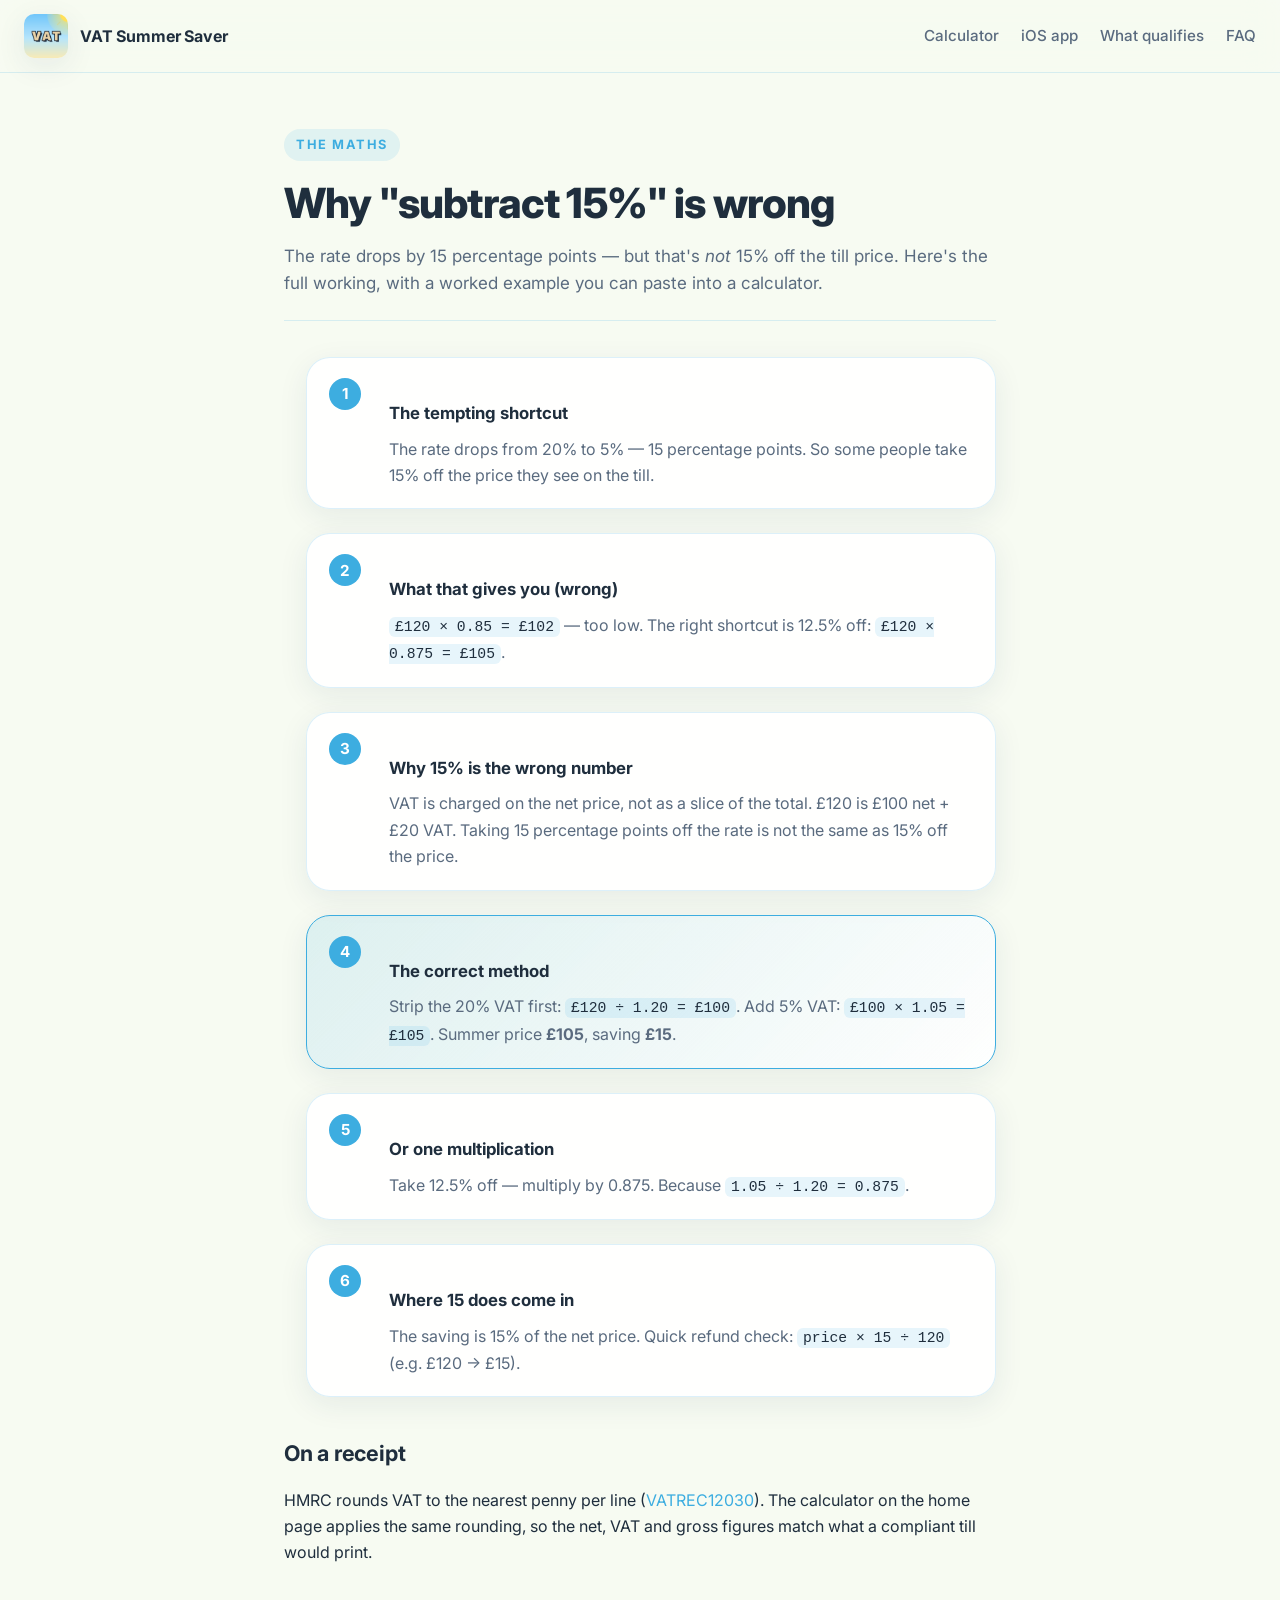
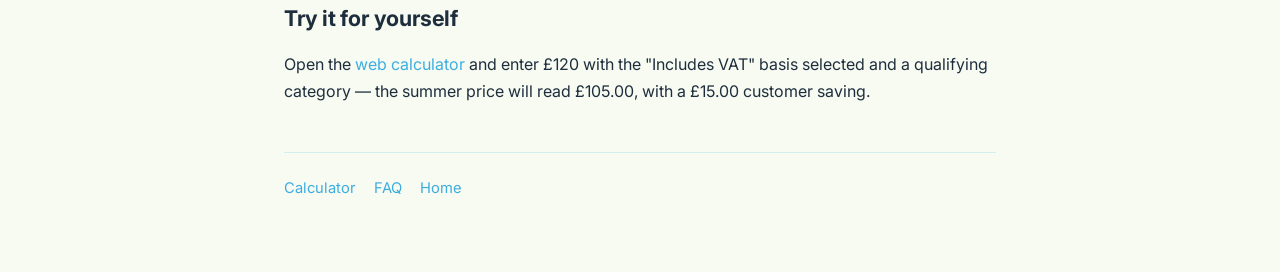
==== maths/index.html @ ed2ab0a9 "Lead with the calculator, refresh hero, give the maths its own page - Swap hero image to the beach, " ====
<!doctype html>
<html lang="en-GB">
  <head>
    <meta charset="utf-8" />
    <meta name="viewport" content="width=device-width, initial-scale=1, viewport-fit=cover" />
    <meta name="theme-color" content="#3DAEE0" media="(prefers-color-scheme: light)" />
    <meta name="theme-color" content="#13213A" media="(prefers-color-scheme: dark)" />

    <title>The maths — why "subtract 15%" is wrong | VAT Summer Saver</title>
    <meta
      name="description"
      content="The full working behind the Great British Summer Savings VAT relief. Why subtracting 15% off the till price is wrong, and why multiplying by 0.875 is right."
    />
    <link rel="canonical" href="https://jonbonnick.github.io/vat-summer-saver-site/maths/" />

    <meta property="og:type" content="article" />
    <meta property="og:site_name" content="VAT Summer Saver" />
    <meta property="og:title" content="The maths — why subtracting 15% is wrong" />
    <meta
      property="og:description"
      content="Step-by-step working for the UK Summer VAT relief: why 15%-off the till price is too much, and how to get to 5% the correct way."
    />
    <meta property="og:url" content="https://jonbonnick.github.io/vat-summer-saver-site/maths/" />
    <meta property="og:image" content="https://jonbonnick.github.io/vat-summer-saver-site/images/og-image.jpg" />
    <meta property="og:locale" content="en_GB" />

    <link rel="icon" type="image/png" sizes="32x32" href="../images/favicon-32.png" />
    <link rel="icon" type="image/png" sizes="192x192" href="../images/icon-192.png" />
    <link rel="apple-touch-icon" sizes="180x180" href="../images/apple-touch-icon.png" />

    <link rel="preconnect" href="https://fonts.googleapis.com" />
    <link rel="preconnect" href="https://fonts.gstatic.com" crossorigin />
    <link
      rel="stylesheet"
      href="https://fonts.googleapis.com/css2?family=Inter:wght@400;500;600;700;800&display=swap"
    />
    <link rel="stylesheet" href="../styles.css" />
  </head>
  <body>
    <a class="skip-link" href="#main">Skip to content</a>

    <header class="site-header">
      <a class="brand" href="../" aria-label="VAT Summer Saver home">
        <img src="../images/app-icon.png" alt="" width="44" height="44" class="brand-icon" />
        <span class="brand-name">VAT Summer Saver</span>
      </a>
      <nav aria-label="Primary">
        <a href="../#calculator">Calculator</a>
        <a href="../#download">iOS app</a>
        <a href="../#what-qualifies">What qualifies</a>
        <a href="../#faq">FAQ</a>
      </nav>
    </header>

    <main id="main" class="legal-page">
      <div class="container">
        <header class="legal-header">
          <span class="eyebrow">The maths</span>
          <h1>Why "subtract 15%" is wrong</h1>
          <p>
            The rate drops by 15 percentage points — but that's <em>not</em>
            15% off the till price. Here's the full working, with a worked
            example you can paste into a calculator.
          </p>
        </header>

        <article class="legal-content">
          <ol class="working">
            <li>
              <span class="step-num">1</span>
              <div>
                <h3>The tempting shortcut</h3>
                <p>
                  The rate drops from 20% to 5% — 15 percentage points. So
                  some people take 15% off the price they see on the till.
                </p>
              </div>
            </li>
            <li>
              <span class="step-num">2</span>
              <div>
                <h3>What that gives you (wrong)</h3>
                <p>
                  <code>£120 × 0.85 = £102</code> — too low. The right
                  shortcut is 12.5% off:
                  <code>£120 × 0.875 = £105</code>.
                </p>
              </div>
            </li>
            <li>
              <span class="step-num">3</span>
              <div>
                <h3>Why 15% is the wrong number</h3>
                <p>
                  VAT is charged on the net price, not as a slice of the
                  total. £120 is £100 net + £20 VAT. Taking 15 percentage
                  points off the rate is not the same as 15% off the price.
                </p>
              </div>
            </li>
            <li class="answer">
              <span class="step-num">4</span>
              <div>
                <h3>The correct method</h3>
                <p>
                  Strip the 20% VAT first:
                  <code>£120 ÷ 1.20 = £100</code>. Add 5% VAT:
                  <code>£100 × 1.05 = £105</code>. Summer price
                  <strong>£105</strong>, saving <strong>£15</strong>.
                </p>
              </div>
            </li>
            <li>
              <span class="step-num">5</span>
              <div>
                <h3>Or one multiplication</h3>
                <p>
                  Take 12.5% off — multiply by 0.875. Because
                  <code>1.05 ÷ 1.20 = 0.875</code>.
                </p>
              </div>
            </li>
            <li>
              <span class="step-num">6</span>
              <div>
                <h3>Where 15 does come in</h3>
                <p>
                  The saving is 15% of the net price. Quick refund check:
                  <code>price × 15 ÷ 120</code> (e.g. £120 → £15).
                </p>
              </div>
            </li>
          </ol>

          <h2 id="receipt">On a receipt</h2>
          <p>
            HMRC rounds VAT to the nearest penny per line
            (<a href="https://www.gov.uk/government/publications/vat-notice-70021-keeping-vat-records" target="_blank" rel="noopener">VATREC12030</a>).
            The calculator on the home page applies the same rounding, so the
            net, VAT and gross figures match what a compliant till would
            print.
          </p>

          <h2 id="try">Try it for yourself</h2>
          <p>
            Open the
            <a href="../#calculator">web calculator</a>
            and enter £120 with the "Includes VAT" basis selected and a
            qualifying category — the summer price will read £105.00, with a
            £15.00 customer saving.
          </p>
        </article>

        <nav class="legal-footer-links" aria-label="Related">
          <a href="../#calculator">Calculator</a>
          <a href="../#faq">FAQ</a>
          <a href="../">Home</a>
        </nav>
      </div>
    </main>
  </body>
</html>
---- styles.css ----
/* ---------- Tokens (mirror the iOS app's AppBrand palette) ---------- */
:root {
  --day-sky-top: #85d6ff;
  --day-wave-highlight: #80dbfa;
  --day-wave-base: #3dade0;
  --evening-sky-mid: #1f2452;
  --evening-wave-highlight: #2e5685;
  --evening-wave-base: #142e57;

  --page-bg: #f7fbf2;
  --card-bg: rgba(255, 255, 255, 0.92);
  --card-border: rgba(61, 173, 224, 0.18);
  --primary-text: #1f2e3d;
  --secondary-text: #5a6b7f;
  --accent: var(--day-wave-base);
  --accent-soft: rgba(61, 173, 224, 0.14);
  --accent-muted-bg: rgba(61, 173, 224, 0.12);
  --standard-tint: rgba(235, 140, 128, 0.16);
  --standard-tint-strong: #b85a4a;
  --reduced-tint: rgba(61, 173, 224, 0.16);
  --saving-tint: rgba(80, 180, 120, 0.18);
  --saving-strong: #2e7d4f;
  --highlight-cream: #f6e7c1;

  --shadow-card: 0 8px 30px rgba(20, 46, 87, 0.08);
  --shadow-card-strong: 0 14px 40px rgba(20, 46, 87, 0.12);
  --radius-lg: 24px;
  --radius-md: 16px;
  --radius-sm: 10px;
  --max-w: 1120px;

  --font-sans: "Inter", -apple-system, BlinkMacSystemFont, "SF Pro Text", "Segoe UI",
    Roboto, Helvetica, Arial, sans-serif;
}

@media (prefers-color-scheme: dark) {
  :root {
    --page-bg: #11192e;
    --card-bg: rgba(28, 38, 60, 0.92);
    --card-border: rgba(46, 86, 133, 0.35);
    --primary-text: #f4efe5;
    --secondary-text: #c6cedb;
    --accent: var(--evening-wave-highlight);
    --accent-soft: rgba(46, 86, 133, 0.28);
    --accent-muted-bg: rgba(46, 86, 133, 0.22);
    --standard-tint: rgba(220, 120, 110, 0.22);
    --standard-tint-strong: #f0a59a;
    --reduced-tint: rgba(46, 86, 133, 0.32);
    --saving-tint: rgba(110, 200, 150, 0.2);
    --saving-strong: #8ad9a8;
    --shadow-card: 0 8px 30px rgba(0, 0, 0, 0.35);
    --shadow-card-strong: 0 14px 40px rgba(0, 0, 0, 0.45);
  }
}

/* ---------- Reset / base ---------- */
*,
*::before,
*::after {
  box-sizing: border-box;
}

html {
  -webkit-text-size-adjust: 100%;
  scroll-behavior: smooth;
  scroll-padding-top: 76px;
}

body {
  margin: 0;
  font-family: var(--font-sans);
  font-size: 17px;
  line-height: 1.55;
  color: var(--primary-text);
  background: var(--page-bg);
  -webkit-font-smoothing: antialiased;
  text-rendering: optimizeLegibility;
}

img {
  max-width: 100%;
  height: auto;
  display: block;
}

a {
  color: var(--accent);
  text-decoration: none;
}

a:hover,
a:focus-visible {
  text-decoration: underline;
}

:focus-visible {
  outline: 3px solid var(--accent);
  outline-offset: 2px;
  border-radius: 6px;
}

.skip-link {
  position: absolute;
  left: -9999px;
  top: 0;
  background: var(--accent);
  color: #fff;
  padding: 10px 16px;
  border-radius: 0 0 8px 0;
  z-index: 100;
}

.skip-link:focus {
  left: 0;
}

.container {
  width: 100%;
  max-width: var(--max-w);
  margin: 0 auto;
  padding: 0 24px;
}

/* ---------- Header ---------- */
.site-header {
  position: sticky;
  top: 0;
  z-index: 50;
  display: flex;
  align-items: center;
  justify-content: space-between;
  gap: 24px;
  padding: 14px 24px;
  background: rgba(247, 251, 242, 0.82);
  backdrop-filter: saturate(180%) blur(16px);
  -webkit-backdrop-filter: saturate(180%) blur(16px);
  border-bottom: 1px solid var(--card-border);
}

@media (prefers-color-scheme: dark) {
  .site-header {
    background: rgba(17, 25, 46, 0.78);
  }
}

.brand {
  display: inline-flex;
  align-items: center;
  gap: 12px;
  text-decoration: none;
  color: var(--primary-text);
  font-weight: 700;
}

.brand-icon {
  border-radius: 10px;
  box-shadow: var(--shadow-card);
}

.brand-name {
  font-size: 1rem;
  letter-spacing: -0.01em;
}

.site-header nav {
  display: flex;
  gap: 22px;
}

.site-header nav a {
  color: var(--secondary-text);
  font-size: 0.95rem;
  font-weight: 500;
}

.site-header nav a:hover,
.site-header nav a:focus-visible {
  color: var(--primary-text);
  text-decoration: none;
}

@media (max-width: 640px) {
  .site-header nav {
    display: none;
  }
}

/* ---------- Hero ---------- */
.hero {
  position: relative;
  min-height: min(86vh, 760px);
  display: flex;
  align-items: flex-end;
  padding: 80px 0 56px;
  overflow: hidden;
  isolation: isolate;
}

/* Compact hero keeps the impactful image but trims height so the calculator
   sits higher up the page and is closer to the fold. */
.hero-compact {
  min-height: min(60vh, 540px);
  padding: 56px 0 36px;
}

.hero-media,
.hero-media img {
  position: absolute;
  inset: 0;
  z-index: -2;
}

.hero-media img {
  width: 100%;
  height: 100%;
  object-fit: cover;
  object-position: center 40%;
}

.hero-overlay {
  position: absolute;
  inset: 0;
  z-index: -1;
  background:
    linear-gradient(
      to bottom,
      rgba(247, 251, 242, 0) 0%,
      rgba(247, 251, 242, 0.35) 55%,
      var(--page-bg) 100%
    ),
    linear-gradient(
      to right,
      rgba(20, 46, 87, 0.25) 0%,
      rgba(20, 46, 87, 0) 55%
    );
}

@media (prefers-color-scheme: dark) {
  .hero-overlay {
    background:
      linear-gradient(
        to bottom,
        rgba(17, 25, 46, 0) 0%,
        rgba(17, 25, 46, 0.5) 55%,
        var(--page-bg) 100%
      ),
      linear-gradient(
        to right,
        rgba(0, 0, 0, 0.45) 0%,
        rgba(0, 0, 0, 0) 55%
      );
  }
}

.hero-content {
  max-width: var(--max-w);
  margin: 0 auto;
  padding: 0 24px;
  width: 100%;
}

.eyebrow {
  display: inline-block;
  font-size: 0.8rem;
  font-weight: 700;
  letter-spacing: 0.12em;
  text-transform: uppercase;
  color: var(--accent);
  background: var(--accent-muted-bg);
  padding: 6px 12px;
  border-radius: 999px;
}

.hero h1 {
  margin: 18px 0 18px;
  font-size: clamp(2.25rem, 5.6vw, 4rem);
  line-height: 1.05;
  letter-spacing: -0.025em;
  font-weight: 800;
  color: #0e1a2a;
  text-shadow: 0 1px 0 rgba(255, 255, 255, 0.5);
}

@media (prefers-color-scheme: dark) {
  .hero h1 {
    color: #f7eed8;
    text-shadow: 0 2px 14px rgba(0, 0, 0, 0.55);
  }
}

.lede {
  max-width: 620px;
  font-size: clamp(1.05rem, 1.6vw, 1.2rem);
  color: #1a2a3d;
  background: rgba(255, 255, 255, 0.55);
  padding: 14px 18px;
  border-radius: var(--radius-md);
  backdrop-filter: blur(6px);
}

@media (prefers-color-scheme: dark) {
  .lede {
    color: #e9eef7;
    background: rgba(17, 25, 46, 0.55);
  }
}

.cta-row {
  display: flex;
  flex-wrap: wrap;
  gap: 12px;
  margin: 24px 0 32px;
}

.btn {
  display: inline-flex;
  align-items: center;
  justify-content: center;
  padding: 14px 22px;
  font-weight: 600;
  font-size: 1rem;
  border-radius: 999px;
  transition: transform 120ms ease, box-shadow 160ms ease, background-color 160ms ease;
  border: 1px solid transparent;
  cursor: pointer;
}

.btn:hover {
  transform: translateY(-1px);
  text-decoration: none;
}

.btn-primary {
  background: linear-gradient(135deg, var(--day-sky-top), var(--day-wave-base));
  color: #ffffff;
  box-shadow: var(--shadow-card);
}

@media (prefers-color-scheme: dark) {
  .btn-primary {
    background: linear-gradient(135deg, var(--evening-wave-highlight), var(--evening-wave-base));
  }
}

.btn-primary:hover {
  box-shadow: var(--shadow-card-strong);
}

.btn-ghost {
  background: rgba(255, 255, 255, 0.72);
  color: var(--primary-text);
  border-color: var(--card-border);
  backdrop-filter: blur(6px);
}

@media (prefers-color-scheme: dark) {
  .btn-ghost {
    background: rgba(28, 38, 60, 0.72);
  }
}

.btn[aria-disabled="true"] {
  opacity: 0.7;
  cursor: not-allowed;
  pointer-events: none;
}

/* Apple "Download on the App Store" badge.
   Per Apple's Marketing Identity Guidelines: do not modify the artwork,
   maintain clear space around the badge (≥ 1/10 the badge height), and
   keep it at least 40pt (~53px) wide. */
.app-store-badge {
  display: inline-flex;
  align-items: center;
  justify-content: center;
  padding: 6px;
  border-radius: 10px;
  transition: opacity 160ms ease, transform 120ms ease;
  text-decoration: none;
  line-height: 0;
}

.app-store-badge img {
  display: block;
  height: 56px;
  width: auto;
}

.app-store-badge-lg img {
  height: 64px;
}

.app-store-badge:hover,
.app-store-badge:focus-visible {
  transform: translateY(-1px);
  opacity: 0.92;
  text-decoration: none;
}

.app-store-badge:focus-visible {
  outline: 3px solid var(--accent);
  outline-offset: 3px;
}

.app-store-badge-with-icon {
  display: inline-flex;
  align-items: center;
  gap: 10px;
}

.app-store-badge-icon {
  display: block;
  width: 56px;
  height: 56px;
  border-radius: 12px;
  box-shadow: 0 6px 18px rgba(0, 0, 0, 0.22);
  background: #fff;
}

.app-store-badge-with-icon picture,
.app-store-badge-with-icon picture img {
  display: block;
}

.hero-stats {
  list-style: none;
  margin: 0;
  padding: 0;
  display: grid;
  grid-template-columns: repeat(auto-fit, minmax(180px, 1fr));
  gap: 14px;
  max-width: 760px;
}

.hero-stats li {
  background: var(--card-bg);
  border: 1px solid var(--card-border);
  padding: 14px 16px;
  border-radius: var(--radius-md);
  box-shadow: var(--shadow-card);
}

.hero-stats strong {
  display: block;
  font-size: 1.4rem;
  font-weight: 800;
  letter-spacing: -0.01em;
  color: var(--primary-text);
}

.hero-stats span {
  display: block;
  font-size: 0.85rem;
  color: var(--secondary-text);
  margin-top: 2px;
}

/* ---------- Generic sections ---------- */
.section {
  padding: 88px 0;
}

.section-tinted {
  background: var(--accent-soft);
}

.section-header {
  text-align: center;
  margin-bottom: 40px;
}

.section-header h2 {
  margin: 14px 0 10px;
  font-size: clamp(1.7rem, 3.4vw, 2.4rem);
  letter-spacing: -0.02em;
  font-weight: 800;
}

.muted {
  color: var(--secondary-text);
}

.small {
  font-size: 0.85rem;
}

/* ---------- Calculator ---------- */
.calc-section {
  padding-top: 56px;
}

.calc-card {
  background: var(--card-bg);
  border: 1px solid var(--card-border);
  border-radius: var(--radius-lg);
  padding: 28px;
  display: grid;
  grid-template-columns: repeat(2, 1fr);
  gap: 22px;
  box-shadow: var(--shadow-card-strong);
  backdrop-filter: blur(6px);
}

@media (max-width: 700px) {
  .calc-card {
    grid-template-columns: 1fr;
    padding: 22px;
  }
}

.field {
  display: flex;
  flex-direction: column;
  gap: 8px;
  border: 0;
  padding: 0;
  margin: 0;
  min-width: 0;
}

.field label,
.field legend {
  font-weight: 600;
  font-size: 0.95rem;
  color: var(--primary-text);
}

.hint {
  margin: 0;
  font-size: 0.85rem;
  color: var(--secondary-text);
}

.amount-input {
  position: relative;
  display: flex;
  align-items: center;
  background: #fff;
  border: 1px solid var(--card-border);
  border-radius: var(--radius-md);
  padding: 10px 14px;
  transition: border-color 160ms ease, box-shadow 160ms ease;
}

@media (prefers-color-scheme: dark) {
  .amount-input {
    background: rgba(255, 255, 255, 0.06);
  }
}

.amount-input:focus-within {
  border-color: var(--accent);
  box-shadow: 0 0 0 3px var(--accent-soft);
}

.amount-input .currency {
  font-size: 1.3rem;
  font-weight: 700;
  color: var(--secondary-text);
  margin-right: 10px;
}

.amount-input input {
  flex: 1;
  border: 0;
  outline: 0;
  background: transparent;
  font-size: 1.5rem;
  font-weight: 700;
  color: var(--primary-text);
  font-family: var(--font-sans);
  min-width: 0;
}

select,
input[type="date"] {
  appearance: none;
  -webkit-appearance: none;
  background: #fff;
  border: 1px solid var(--card-border);
  border-radius: var(--radius-md);
  padding: 12px 14px;
  font-family: var(--font-sans);
  font-size: 1rem;
  color: var(--primary-text);
  transition: border-color 160ms ease, box-shadow 160ms ease;
}

@media (prefers-color-scheme: dark) {
  select,
  input[type="date"] {
    background: rgba(255, 255, 255, 0.06);
    color-scheme: dark;
  }
}

select:focus,
input[type="date"]:focus {
  outline: none;
  border-color: var(--accent);
  box-shadow: 0 0 0 3px var(--accent-soft);
}

.segmented {
  display: inline-flex;
  background: var(--accent-muted-bg);
  border-radius: 999px;
  padding: 4px;
  width: fit-content;
}

.segmented input {
  position: absolute;
  opacity: 0;
  pointer-events: none;
}

.segmented label {
  padding: 8px 16px;
  border-radius: 999px;
  font-weight: 600;
  font-size: 0.95rem;
  color: var(--secondary-text);
  cursor: pointer;
  transition: background 160ms ease, color 160ms ease;
}

.segmented input:checked + label {
  background: var(--card-bg);
  color: var(--primary-text);
  box-shadow: var(--shadow-card);
}

/* ---------- Result cards ---------- */
.results {
  display: grid;
  grid-template-columns: repeat(3, 1fr);
  gap: 16px;
  margin-top: 24px;
}

@media (max-width: 820px) {
  .results {
    grid-template-columns: 1fr;
  }
}

.result-card {
  background: var(--card-bg);
  border: 1px solid var(--card-border);
  border-radius: var(--radius-lg);
  padding: 22px;
  box-shadow: var(--shadow-card);
  display: flex;
  flex-direction: column;
  gap: 10px;
}

.result-standard {
  background: linear-gradient(180deg, var(--standard-tint), var(--card-bg) 70%);
}

.result-reduced {
  background: linear-gradient(180deg, var(--reduced-tint), var(--card-bg) 70%);
}

.result-saving {
  background: linear-gradient(180deg, var(--saving-tint), var(--card-bg) 70%);
}

.result-card header {
  display: flex;
  flex-direction: column;
  gap: 6px;
}

.result-card h3 {
  margin: 0;
  font-size: 1.05rem;
  color: var(--primary-text);
}

.tag {
  align-self: flex-start;
  font-size: 0.72rem;
  letter-spacing: 0.12em;
  font-weight: 700;
  text-transform: uppercase;
  background: rgba(255, 255, 255, 0.6);
  color: var(--standard-tint-strong);
  padding: 4px 10px;
  border-radius: 999px;
}

@media (prefers-color-scheme: dark) {
  .tag {
    background: rgba(0, 0, 0, 0.3);
  }
}

.tag-reduced {
  color: var(--accent);
}

.tag-saving {
  color: var(--saving-strong);
}

.big {
  margin: 4px 0 4px;
  font-size: 2.2rem;
  font-weight: 800;
  letter-spacing: -0.02em;
  color: var(--primary-text);
}

.result-saving .big {
  color: var(--saving-strong);
}

/* When the 5% rate doesn't apply because the date is outside the relief
   window, we still show the hypothetical price — struck through — so users
   can see what the summer price would have been. */
.result-reduced.is-not-applied .big {
  text-decoration: line-through;
  text-decoration-thickness: 2px;
  text-decoration-color: rgba(20, 46, 87, 0.45);
  opacity: 0.72;
}

@media (prefers-color-scheme: dark) {
  .result-reduced.is-not-applied .big {
    text-decoration-color: rgba(255, 255, 255, 0.45);
  }
}

.result-reduced.is-not-applied .breakdown,
.result-reduced.is-ineligible .breakdown {
  opacity: 0.65;
}

.result-note {
  margin: 6px 0 0;
  font-size: 0.85rem;
  line-height: 1.4;
  color: var(--secondary-text);
  background: rgba(255, 255, 255, 0.55);
  border: 1px solid var(--card-border);
  border-radius: var(--radius-md);
  padding: 10px 12px;
}

@media (prefers-color-scheme: dark) {
  .result-note {
    background: rgba(0, 0, 0, 0.25);
  }
}

.breakdown {
  display: grid;
  grid-template-columns: 1fr 1fr;
  gap: 4px 18px;
  margin: 0;
}

.breakdown div {
  display: flex;
  justify-content: space-between;
  font-size: 0.92rem;
}

.breakdown dt {
  color: var(--secondary-text);
}

.breakdown dd {
  margin: 0;
  font-variant-numeric: tabular-nums;
  font-weight: 600;
  color: var(--primary-text);
}

.disclaimer {
  margin-top: 18px;
  font-size: 0.85rem;
  color: var(--secondary-text);
  text-align: center;
}

/* ---------- What qualifies grid ---------- */
.grid {
  display: grid;
  gap: 20px;
}

.two-col {
  grid-template-columns: repeat(auto-fit, minmax(280px, 1fr));
}

.card {
  background: var(--card-bg);
  border: 1px solid var(--card-border);
  border-radius: var(--radius-lg);
  padding: 26px;
  box-shadow: var(--shadow-card);
}

.card h3 {
  margin: 0 0 10px;
  font-size: 1.15rem;
  letter-spacing: -0.01em;
}

.card p {
  margin: 0 0 10px;
  color: var(--secondary-text);
}

.card strong {
  color: var(--primary-text);
}

/* ---------- Working (the maths) ---------- */
.working {
  list-style: none;
  margin: 0;
  padding: 0;
  display: grid;
  gap: 16px;
  counter-reset: step;
}

.working li {
  display: grid;
  grid-template-columns: 44px 1fr;
  gap: 16px;
  align-items: start;
  background: var(--card-bg);
  border: 1px solid var(--card-border);
  border-radius: var(--radius-lg);
  padding: 20px 22px;
  box-shadow: var(--shadow-card);
}

.working li.answer {
  background: linear-gradient(135deg, var(--accent-soft), var(--card-bg));
  border-color: var(--accent);
}

.step-num {
  display: inline-flex;
  align-items: center;
  justify-content: center;
  width: 32px;
  height: 32px;
  border-radius: 50%;
  background: var(--accent);
  color: #fff;
  font-weight: 700;
  font-size: 0.95rem;
}

.working h3 {
  margin: 0 0 6px;
  font-size: 1.05rem;
}

.working p {
  margin: 0;
  color: var(--secondary-text);
}

code {
  font-family: ui-monospace, "SF Mono", Menlo, Consolas, "Liberation Mono", monospace;
  background: var(--accent-muted-bg);
  padding: 2px 6px;
  border-radius: 6px;
  font-size: 0.92em;
  color: var(--primary-text);
}

/* ---------- Download section ---------- */
.section-download {
  background:
    radial-gradient(
      circle at 20% 0%,
      var(--accent-soft),
      transparent 55%
    ),
    var(--page-bg);
}

.download-grid {
  display: grid;
  grid-template-columns: 1.1fr 1fr;
  gap: 40px;
  align-items: center;
}

@media (max-width: 820px) {
  .download-grid {
    grid-template-columns: 1fr;
  }
}

.download-grid h2 {
  font-size: clamp(1.7rem, 3.4vw, 2.4rem);
  margin: 12px 0 14px;
  letter-spacing: -0.02em;
}

.download-art img {
  border-radius: var(--radius-lg);
  box-shadow: var(--shadow-card-strong);
}

.qr-card {
  margin: 0;
  background: #ffffff;
  border: 1px solid var(--card-border);
  border-radius: var(--radius-lg);
  padding: 22px;
  display: flex;
  flex-direction: column;
  align-items: center;
  gap: 14px;
  box-shadow: var(--shadow-card-strong);
  justify-self: center;
  max-width: 320px;
  width: 100%;
}

@media (prefers-color-scheme: dark) {
  .qr-card {
    background: #f4efe5;
  }
}

.qr-card img {
  width: 220px;
  height: 220px;
  display: block;
}

.qr-card figcaption {
  text-align: center;
  display: flex;
  flex-direction: column;
  gap: 2px;
}

.qr-card .qr-title {
  font-weight: 600;
  color: #1f2e3d;
  font-size: 0.95rem;
}

.qr-card .qr-sub {
  font-family: ui-monospace, "SF Mono", Menlo, Consolas, "Liberation Mono", monospace;
  font-size: 0.78rem;
  color: #5a6b7f;
}

/* ---------- FAQ ---------- */
.faq {
  display: grid;
  gap: 12px;
  max-width: 820px;
  margin: 0 auto;
}

.faq details {
  background: var(--card-bg);
  border: 1px solid var(--card-border);
  border-radius: var(--radius-md);
  padding: 14px 20px;
  box-shadow: var(--shadow-card);
}

.faq summary {
  cursor: pointer;
  font-weight: 600;
  list-style: none;
  position: relative;
  padding-right: 28px;
}

.faq summary::-webkit-details-marker {
  display: none;
}

.faq summary::after {
  content: "+";
  position: absolute;
  right: 4px;
  top: -2px;
  font-size: 1.5rem;
  font-weight: 400;
  color: var(--accent);
  transition: transform 200ms ease;
}

.faq details[open] summary::after {
  content: "−";
}

.faq p {
  margin: 12px 0 4px;
  color: var(--secondary-text);
}

/* ---------- Footer ---------- */
.site-footer {
  margin-top: 40px;
  padding: 40px 0 30px;
  border-top: 1px solid var(--card-border);
  background: var(--card-bg);
}

.footer-grid {
  display: grid;
  grid-template-columns: 2fr 1fr;
  gap: 24px;
  align-items: start;
}

.footer-grid nav {
  display: flex;
  flex-wrap: wrap;
  gap: 18px;
  justify-content: flex-end;
}

.footer-grid nav a {
  color: var(--secondary-text);
  font-size: 0.95rem;
}

.copy {
  grid-column: 1 / -1;
  text-align: center;
  margin: 14px 0 0;
}

@media (max-width: 640px) {
  .footer-grid {
    grid-template-columns: 1fr;
  }
  .footer-grid nav {
    justify-content: flex-start;
  }
}

/* ---------- Legal / support pages ---------- */
.legal-page {
  padding: 56px 0 72px;
}

.legal-page .container {
  max-width: 760px;
}

.legal-header {
  margin-bottom: 32px;
  padding-bottom: 24px;
  border-bottom: 1px solid var(--card-border);
}

.legal-header h1 {
  margin: 10px 0 8px;
  font-size: clamp(1.9rem, 4vw, 2.6rem);
  letter-spacing: -0.02em;
  font-weight: 800;
}

.legal-header p {
  margin: 0;
  color: var(--secondary-text);
}

.legal-content h2 {
  margin: 36px 0 12px;
  font-size: 1.35rem;
  letter-spacing: -0.01em;
  scroll-margin-top: 80px;
}

.legal-content h3 {
  margin: 22px 0 8px;
  font-size: 1.05rem;
}

.legal-content p,
.legal-content li {
  font-size: 1rem;
  line-height: 1.65;
}

.legal-content ul,
.legal-content ol {
  padding-left: 22px;
  margin: 10px 0 16px;
}

.legal-content li {
  margin: 4px 0;
}

.legal-content .callout {
  background: var(--accent-soft);
  border-left: 3px solid var(--accent);
  padding: 14px 18px;
  border-radius: 0 var(--radius-md) var(--radius-md) 0;
  margin: 20px 0;
}

.legal-content .callout p {
  margin: 0;
}

.legal-content dt {
  font-weight: 600;
  margin-top: 12px;
}

.legal-content dd {
  margin: 4px 0 0 0;
  color: var(--secondary-text);
}

.legal-toc {
  background: var(--card-bg);
  border: 1px solid var(--card-border);
  border-radius: var(--radius-md);
  padding: 14px 18px;
  margin: 24px 0 28px;
  box-shadow: var(--shadow-card);
}

.legal-toc h2 {
  margin: 0 0 8px;
  font-size: 0.85rem;
  letter-spacing: 0.12em;
  text-transform: uppercase;
  color: var(--secondary-text);
  font-weight: 700;
}

.legal-toc ol {
  margin: 0;
  padding-left: 20px;
  columns: 2;
  column-gap: 24px;
}

.legal-toc li {
  break-inside: avoid;
  margin: 3px 0;
}

@media (max-width: 540px) {
  .legal-toc ol {
    columns: 1;
  }
}

.legal-footer-links {
  margin-top: 48px;
  padding-top: 24px;
  border-top: 1px solid var(--card-border);
  display: flex;
  flex-wrap: wrap;
  gap: 18px;
  color: var(--secondary-text);
  font-size: 0.92rem;
}

@media (prefers-reduced-motion: reduce) {
  *,
  *::before,
  *::after {
    animation-duration: 0.001ms !important;
    transition-duration: 0.001ms !important;
    scroll-behavior: auto !important;
  }
}
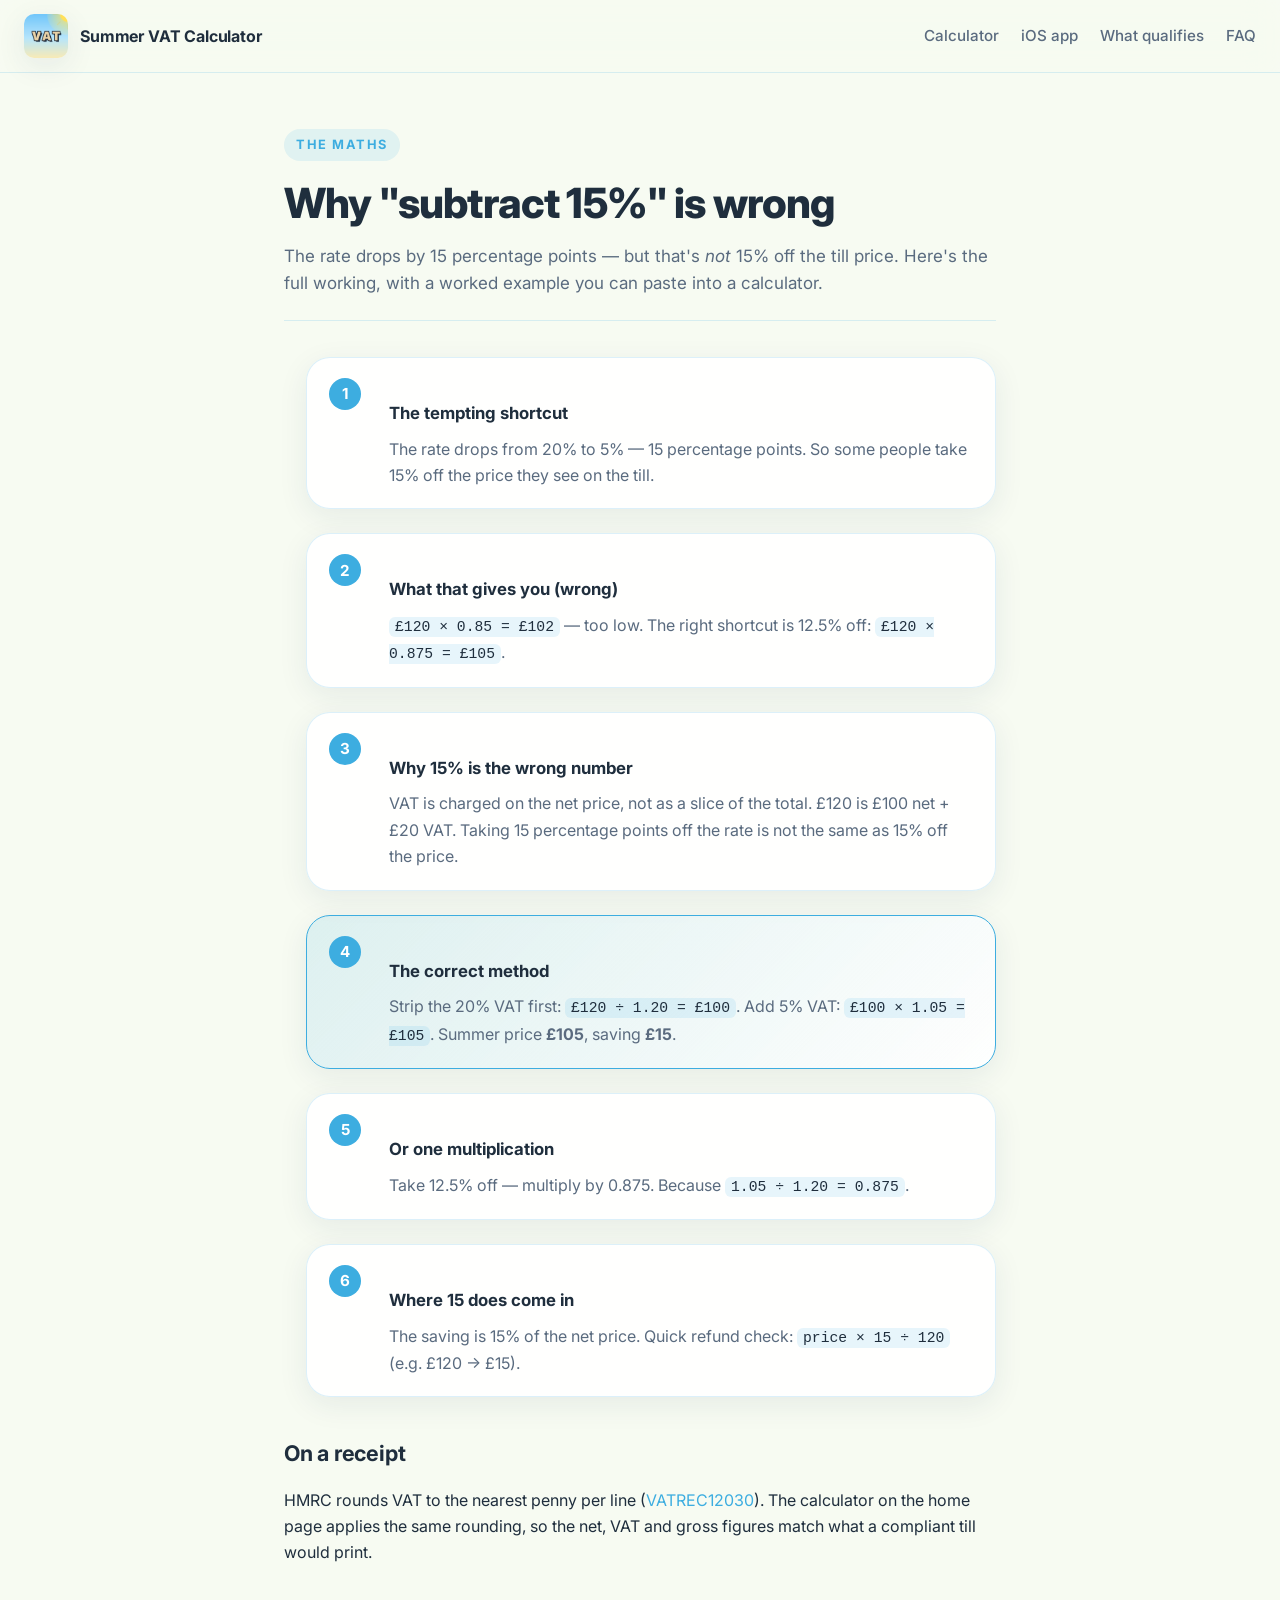
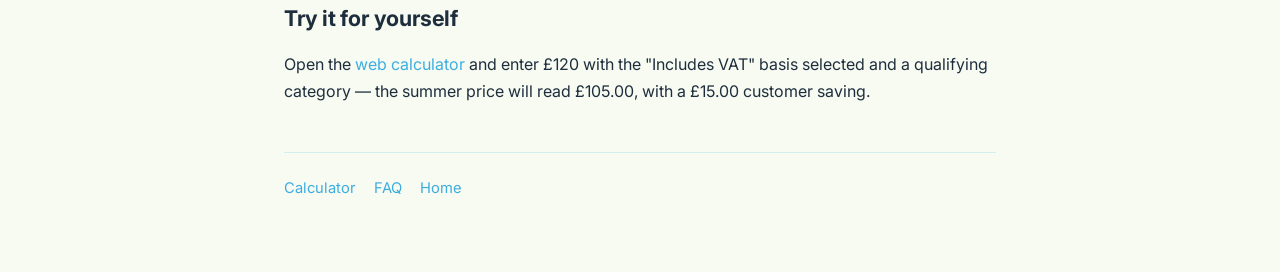
==== commit 627a800b: "Rename the visible header/footer brand to "Summer VAT Calculator" Only the user-visible wordmark nex" ====
--- a/maths/index.html
+++ b/maths/index.html
@@ -42,7 +42,7 @@
     <header class="site-header">
       <a class="brand" href="../" aria-label="VAT Summer Saver home">
         <img src="../images/app-icon.png" alt="" width="44" height="44" class="brand-icon" />
-        <span class="brand-name">VAT Summer Saver</span>
+        <span class="brand-name">Summer VAT Calculator</span>
       </a>
       <nav aria-label="Primary">
         <a href="../#calculator">Calculator</a>
